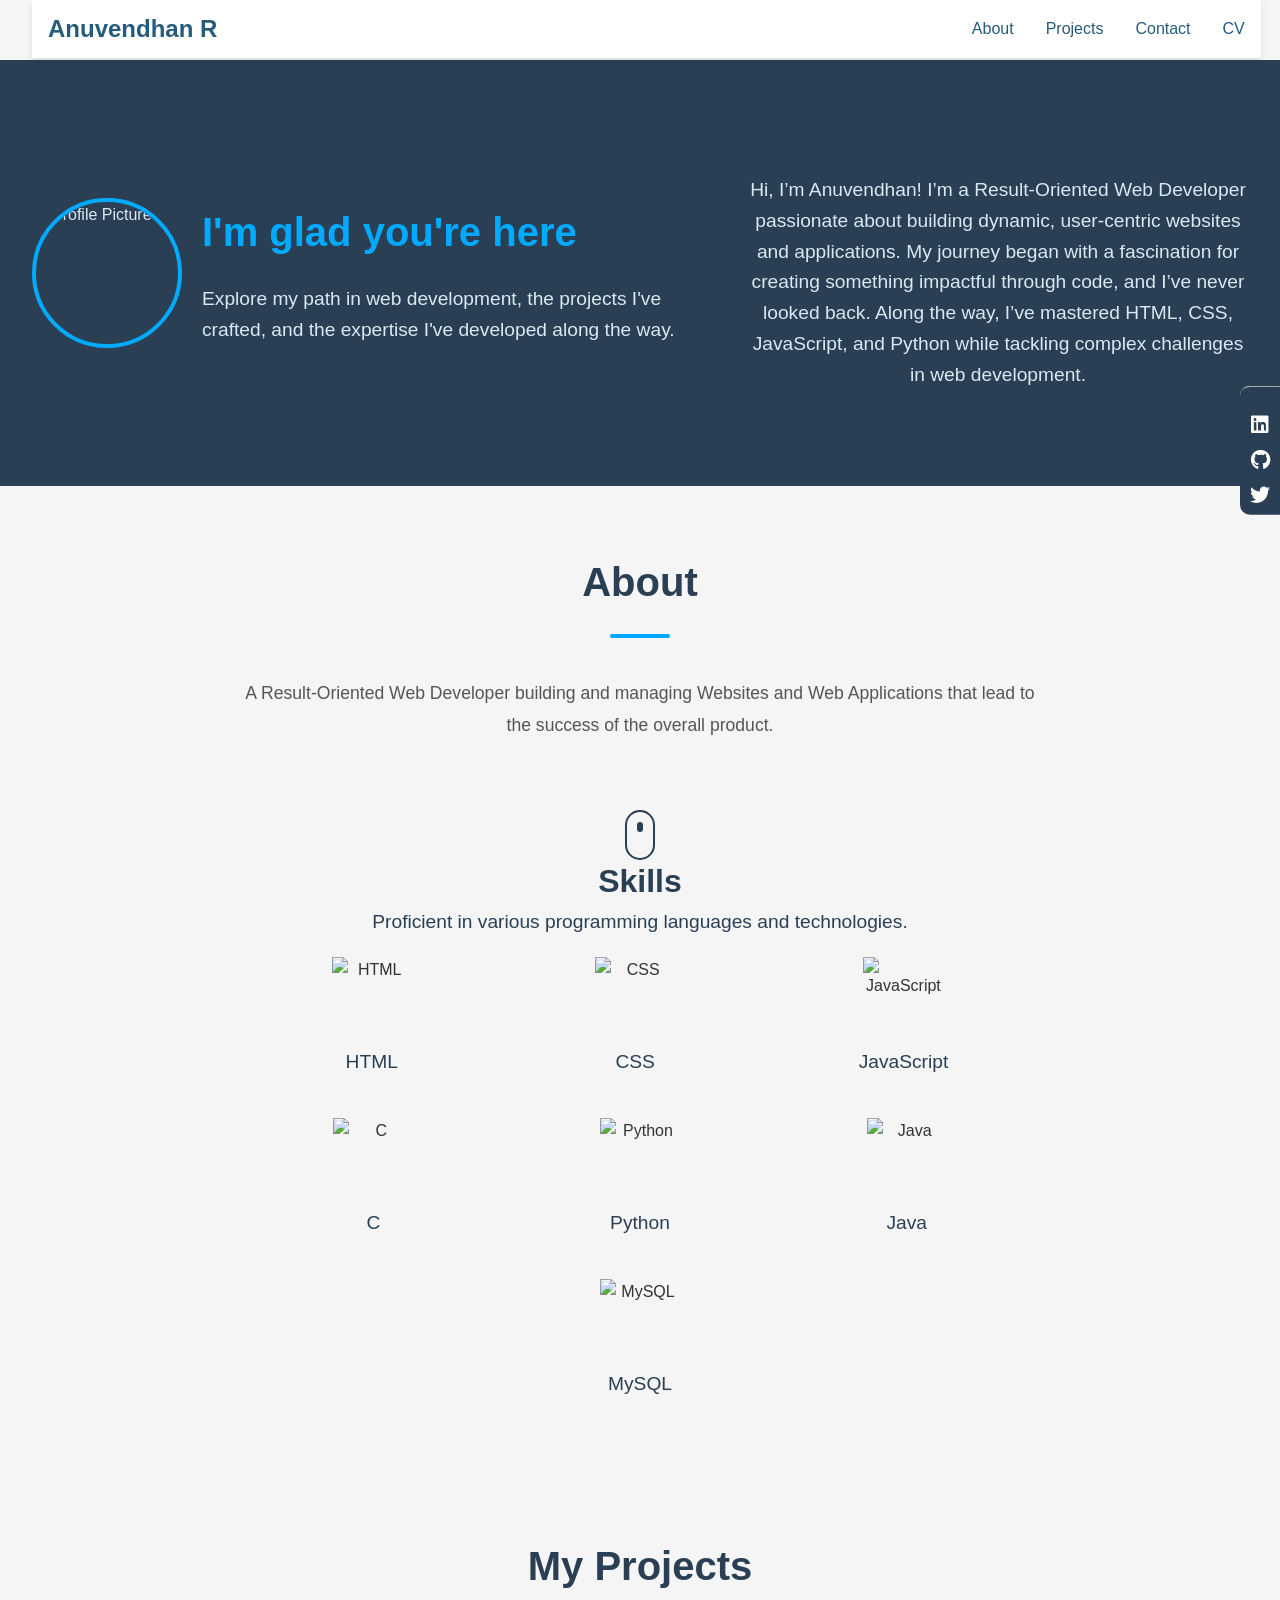
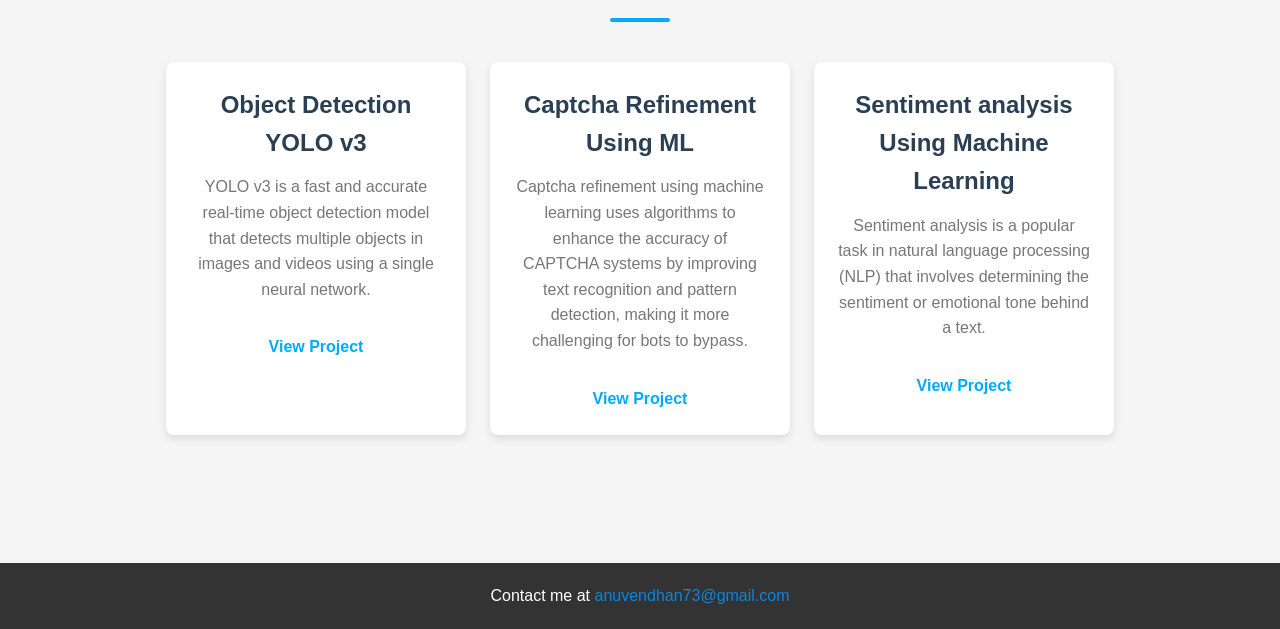
==== portfolio/index.html @ 7398964f "Add files via upload" ====
<!DOCTYPE html>
<html lang="en">
<head>
  <meta charset="UTF-8">
  <meta name="viewport" content="width=device-width, initial-scale=1.0">
  <title>Your Portfolio</title>
  <link href="https://cdnjs.cloudflare.com/ajax/libs/font-awesome/6.0.0-beta3/css/all.min.css" rel="stylesheet">
  <link rel="stylesheet" href="style.css">
</head>
<body>
  <!-- Hero Section with Profile Image -->
  <header class="hero">
    <img src="C:\Users\Lenovo\Downloads\dp.jpg" alt="Profile Picture">
    <div>
      <h1 id="decode-text">I'm glad you're here</h1> <!-- Added ID for decoding animation -->
      <p>Explore my path in web development, the projects I've crafted, and the expertise I've developed along the way.</p>
    </div>
    <!-- About Section on the right side of Hero -->
<div class="about-section">
  <p>
Hi, I’m Anuvendhan!
I’m a Result-Oriented Web Developer passionate about building dynamic, user-centric websites and applications. My journey began with a fascination for creating something impactful through code, and I’ve never looked back. Along the way, I’ve mastered HTML, CSS, JavaScript, and Python while tackling complex challenges in web development.
  </p>
</div>

     <!-- Navbar -->
    <nav>
        <div class="logo">Anuvendhan R</div>
        <ul>
          <li><a href="#about">About</a></li>
          <li><a href="#projects">Projects</a></li>
          <li><a href="#contact">Contact</a></li>
          <li><a href="https://drive.google.com/file/d/1vb6AtdtEzXiiwwfX_K_SQqMHjoP_aZIK/view?usp=sharing">CV</a></li>
        </ul>
    </nav>
  </header>

  <!-- About Section -->
  <section id="about" class="section">
    <h2>About</h2>
    <p>A Result-Oriented Web Developer building and managing Websites and Web Applications that lead to the success of the overall product.</p>
  </section>
  <!-- Skills Section with Logos -->
  <section id="skills-box">
    <header>
      <h2>Skills</h2>
      <p>Proficient in various programming languages and technologies.</p>
    </header>
    <div class="skills-grid">
      <div class="skills-row">
        <div class="skill">
          <img src="https://cdn.jsdelivr.net/gh/devicons/devicon/icons/html5/html5-original.svg" alt="HTML" />
          <p>HTML</p>
        </div>
        <div class="skill">
          <img src="https://cdn.jsdelivr.net/gh/devicons/devicon/icons/css3/css3-original.svg" alt="CSS" />
          <p>CSS</p>
        </div>
        <div class="skill">
          <img src="https://cdn.jsdelivr.net/gh/devicons/devicon/icons/javascript/javascript-original.svg" alt="JavaScript" />
          <p>JavaScript</p>
        </div>
      </div>
      <div class="skills-row">
        <div class="skill">
          <img src="https://cdn.jsdelivr.net/gh/devicons/devicon/icons/c/c-original.svg" alt="C" />
          <p>C</p>
        </div>
        <div class="skill">
          <img src="https://cdn.jsdelivr.net/gh/devicons/devicon/icons/python/python-original.svg" alt="Python" />
          <p>Python</p>
        </div>
        <div class="skill">
          <img src="https://cdn.jsdelivr.net/gh/devicons/devicon/icons/java/java-original.svg" alt="Java" />
          <p>Java</p>
        </div>
      </div>
      <div class="skills-row">
        <div class="skill">
          <img src="https://cdn.jsdelivr.net/gh/devicons/devicon/icons/mysql/mysql-original.svg" alt="MySQL" />
          <p>MySQL</p>
        </div>
      </div>
    </div>
  </section>
  <!-- Projects Section -->
  <section id="projects" class="section">
    <h2>My Projects</h2>
    <div class="projects-container">
      <!-- Project 1 -->
      <div class="project">
        <h3>Object Detection YOLO v3</h3>
        <p>
          YOLO v3 is a fast and accurate real-time object detection model that detects multiple objects in images and videos using a single neural network.</p>
        <a href="https://github.com/Anuvendhan34/Object-Detection-YOLO-v3" target="_blank">View Project</a>
      </div>
      <!-- Project 2 -->
      <div class="project">
        <h3>Captcha Refinement Using ML</h3>
        <p>Captcha refinement using machine learning uses algorithms to enhance the accuracy of CAPTCHA systems by improving text recognition and pattern detection, making it more challenging for bots to bypass.</p>
        <a href="https://link-to-project-two.com" target="_blank">View Project</a>
      </div>
      <!-- Project 3 -->
      <div class="project">
        <h3>Sentiment analysis Using Machine Learning</h3>
        <p>Sentiment analysis is a popular task in natural language processing (NLP) that involves determining the sentiment or emotional tone behind a text. </p>
        <a href="https://link-to-project-three.com" target="_blank">View Project</a>
      </div>
    </div>
  </section>

  <footer>
    <!-- Social Links in Footer Bar -->
    <div class="footer-bar">
      <div class="social-links">
        <a href="https://www.linkedin.com/in/anu-vendhan-a00466265/" target="_blank" class="fab fa-linkedin"></a>
        <a href="https://github.com/Anuvendhan34" target="_blank" class="fab fa-github"></a>
        <a href="https://x.com/AnuVendhan" target="_blank" class="fab fa-twitter"></a> <!-- Twitter Link -->
      </div>
    </div>
    <p>Contact me at <a href="mailto:anuvendhan73@gmail.com">anuvendhan73@gmail.com</a></p>
  </footer>
  

  <!-- Mouse Scroll Animation -->
  <div class="mouse">
    <div class="mouse-wheel"></div>
  </div>
  <script src="script.js"> </script>
  
</body>
</html>
---- portfolio/style.css ----
/* General Reset */
 * {
  margin: 0;
  padding: 0;
  box-sizing: border-box;
}

/* Body Styling */
body {
  font-family: 'Arial', sans-serif;
  line-height: 1.6;
  color: #333;
  background-color: #f5f5f5;
}

/* Navbar */
nav {

display: flex;
justify-content: space-between;
align-items: center; /* Corrected this line */
background-color: #ffffff;
color: #d9e9f2;

padding: 0.6em 1em;
position: fixed;
width: 96%; /* Changed to 100% to fill the full width */
top: 0;
box-shadow: 0 4px 6px rgba(0, 0, 0, 0.1);
z-index: 100;
}


nav .logo {
  font-size: 1.5em;
  font-weight: bold;
  color: #255c7b;
}

nav ul {
  list-style: none;
  display: flex;
  gap: 2em;
}

nav ul li a {
  color: #255c7b;
  text-decoration: none;
  transition: color 0.3s;
}

nav ul li a:hover {
  color: #00aaff;
}

/* Hero Section with Profile Image */
.hero {
background: #2a3f54;
color: #d9e9f2;
padding: 6em 2em;
margin-top: 60px;
display: flex;
align-items: center;
gap: 2em;
}

.hero h1 {
font-size: 2.5em;
margin-bottom: 0.5em;
font-weight: 700;
color: #00aaff;
white-space: nowrap;
overflow: hidden; /* Keep this to prevent text from flowing outside */
border-right: 0.15em solid #00aaff; /* Cursor effect */
width: 0;
animation: typing 3.5s steps(40, end) forwards, blink-caret 0.75s step-end infinite;
}

/* Typing animation */
@keyframes typing {
from { width: 0; }
to { width: 100%; }
}

/* Blinking cursor animation, stop after typing ends */
@keyframes blink-caret {
50% { border-color: transparent; }
100% { border-color: transparent; }
}

/* Add animation to remove the typing bar after typing */
.hero h1.typing-complete {
border-right: none; /* Remove the typing cursor once typing completes */
}
/* Add mouse animation */
.mouse {
  width: 30px;
  height: 50px;
  border: 2px solid #2a3f54;
  border-radius: 50px;
  position: absolute;
  bottom: 40px;
  left: 50%;
  transform: translateX(-50%);
}

.mouse-wheel {
  width: 6px;
  height: 10px;
  background-color: #2a3f54;
  border-radius: 50px;
  margin: 10px auto;
  animation: scroll 2s infinite;
}

@keyframes scroll {
  0% { opacity: 1; transform: translateY(0); }
  50% { opacity: 0; transform: translateY(10px); }
  100% { opacity: 1; transform: translateY(0); }
}


.hero h1 {
  font-size: 2.5em;
  margin-bottom: 0.5em;
  font-weight: 700;
  color: #00aaff;
}

.hero p {
  font-size: 1.2em;
  font-weight: 300;
  max-width: 500px;
}

.hero img {
  width: 150px;
  height: 150px;
  border-radius: 50%;
  object-fit: cover;
  border: 4px solid #00aaff;
}


/* Section Styling */
.section {
  padding: 4em 1em;
  max-width: 1000px;
  margin: 0 auto;
}

.section h2 {
  font-size: 2.5em;
  margin-bottom: 1em;
  text-align: center;
  color: #2a3f54;
  position: relative;
}

.section h2::after {
  content: '';
  width: 60px;
  height: 4px;
  background: #00aaff;
  display: block;
  margin: 0.5em auto;
  border-radius: 2px;
}

/* About Section */
#about p {
  font-size: 1.1em;
  line-height: 1.8;
  max-width: 800px;
  text-align: center;
  margin: 0 auto;
  color: #555;
}

/* Projects */
.projects-container {
  display: flex;
  flex-wrap: wrap;
  gap: 1.5em;
  justify-content: center;
}

.project {
  background: #ffffff;
  padding: 1.5em;
  border-radius: 8px;
  box-shadow: 0 4px 8px rgba(0, 0, 0, 0.1);
  text-align: center;
  transition: transform 0.3s, box-shadow 0.3s;
  max-width: 300px;
}

.project:hover {
  transform: translateY(-10px);
  box-shadow: 0 8px 16px rgba(0, 0, 0, 0.15);
}

.project h3 {
  font-size: 1.5em;
  color: #2a3f54;
  margin-bottom: 0.5em;
}

.project p {
  color: #777;
  font-size: 1em;
  margin-bottom: 1em;
}

.project a {
  display: inline-block;
  margin-top: 1em;
  color: #00aaff;
  text-decoration: none;
  font-weight: bold;
  transition: color 0.3s;
}

.project a:hover {
  color: #2a3f54;
}

/* Contact Form */
form {
  display: flex;
  flex-direction: column;
  gap: 1em;
  max-width: 600px;
  margin: 0 auto;
}

form input, form textarea {
  padding: 1em;
  border: 1px solid #ccc;
  border-radius: 8px;
  font-size: 1em;
  background-color: #f5f5f5;
  transition: border-color 0.3s;
}

form input:focus, form textarea:focus {
  border-color: #00aaff;
}

form button {
  background: #2a3f54;
  color: #fff;
  border: none;
  padding: 1em;
  font-size: 1em;
  font-weight: bold;
  cursor: pointer;
  border-radius: 8px;
  transition: background 0.3s;
}

form button:hover {
  background: #00aaff;
}
/* Footer */
footer {
  background: #2a3f54;
  color: #d9e9f2;
  text-align: center;
  padding: 1em;
  font-size: 1em;
  margin-top: 4em;
}

footer p { 
  font-size: 1em; 
}

footer a { 
  color: #0a86de; 
  text-decoration: none; 
}

/* Social Media Links */
.social-links {
  display: flex;
  justify-content: flex-end;
  gap: 1.5em;
  margin-top: 1em;
}

.social-links a {
  color: #2a3f54;
  font-size: 2em;
  transition: color 0.3s;
}

.social-links a:hover {
  color: #00aaff;
}

/* Social Bar Styling */
.footer-bar {
  background-color: #ffffff;
  padding: 1em 2em;
  color: #2a3f54;
  font-size: 1.1em;
  font-weight: bold;
  text-align: right;
  border-top: 1px solid #ccc;
}

.footer-bar p {
  margin-bottom: 1em;
}
/* Footer styling */
footer {
padding: 20px;
background-color: #333;
color: #fff;
text-align: center;
}

.footer-bar {
position: fixed;         /* Keeps the bar fixed on the right side */
top: 50%;                /* Centers the bar vertically */
right: 0;                /* Aligns to the right edge of the screen */
transform: translateY(-50%); /* Adjusts for exact centering */
padding: 10px;
border-radius: 10px 0 0 10px;
background-color: #2a3f54;  /* Blue background for the bar */
z-index: 1000;
}

.social-links {
display: flex;
flex-direction: column; /* Stack icons vertically */
gap: 15px;
align-items: center;
}

.social-links a {
color: white;         /* White color for icons */
font-size: 20px;
text-decoration: none;
transition: color 0.3s;
}

.social-links a:hover {
color: #2a3f54; /* Change icon color on hover to a lighter blue */
}
/* Hero Section - Animated Text */
.hero p {
font-size: 1.2em;
font-weight: 300;
max-width: 500px;
margin-top: 1em;
color: #d9e9f2;
animation: slideIn 3s ease-out forwards;
opacity: 0;
}

/* Sliding animation for the text */
@keyframes slideIn {
0% {
  transform: translateY(30px);
  opacity: 0;
}
100% {
  transform: translateY(0);
  opacity: 1;
}
}
/* Counter Styling */
.counter-display {
top: 50%;
right: 20px;
transform: translateY(-50%);
font-size: 2em;
color: #333; /* Adjust color to your theme */
font-weight: bold;
background-color: #f0f0f0;
padding: 10px 15px;
border-radius: 10px;
z-index: 1000;
transition: opacity 0.5s ease-out;
opacity: 1;
}
.portfolio-content {
  opacity: 0;
  transform: scale(0.9);
  transition: opacity 0.6s ease, transform 0.6s ease;
}

.portfolio-content.active {
  opacity: 1;
  transform: scale(1);
}
/*Skills section */
#skills-box {
    text-align: center;
    margin: 50px 0;
  }
  #skills-box h2 {
    color: #2a3f54;
    font-size: 2em;
  }
  #skills-box p {
    font-size: 1.2em;
    color: #2a3f54;
    margin-bottom: 20px;
  }
  
  /* Skills Grid */
  .skills-grid {
    display: flex;
    flex-direction: column;
    gap: 20px;
    align-items: center;
  }
  
  /* Row Styling */
  .skills-row {
    display: flex;
    justify-content: space-around;
    width: 80%;
    max-width: 800px;
  }
  
  /* Skill Item */
  .skill {
    display: flex;
    flex-direction: column;
    align-items: center;
    transition: transform 0.3s ease;
  }
  .skill img {
    width: 80px;
    height: 80px;
    margin-bottom: 10px;
  }
  .skill p {
    font-size: 1em;
    color: #2a3f54;
  }
  .skill:hover {
    transform: scale(1.1);
  }
/* Styling for About Section next to Hero */
.hero {
  display: flex;
  align-items: center;
  gap: 20px;
}

.about-section {
  max-width: 600px;
  margin-left: auto;
  text-align: center;
}

.about-section h2 {
  font-size: 1.5em;
  margin-bottom: 10px;
}

.about-section p {
  line-height: 1.6;
}
/* effect */
.tab{
  position: fixed;
  inset: 0 0 0 0;
  z-index: 1;
}
#intro{
  z-index: 2;
}

.tab.active{
  --x: 50%;
  --y: 50%;
  clip-path: circle(
      200% at var(--x) var(--y)
  );
  animation: showTab 1s ease-in-out 1;
}
@keyframes showTab{
  from{
      clip-path: circle(
          0% at var(--x) var(--y)
      );
  }
}
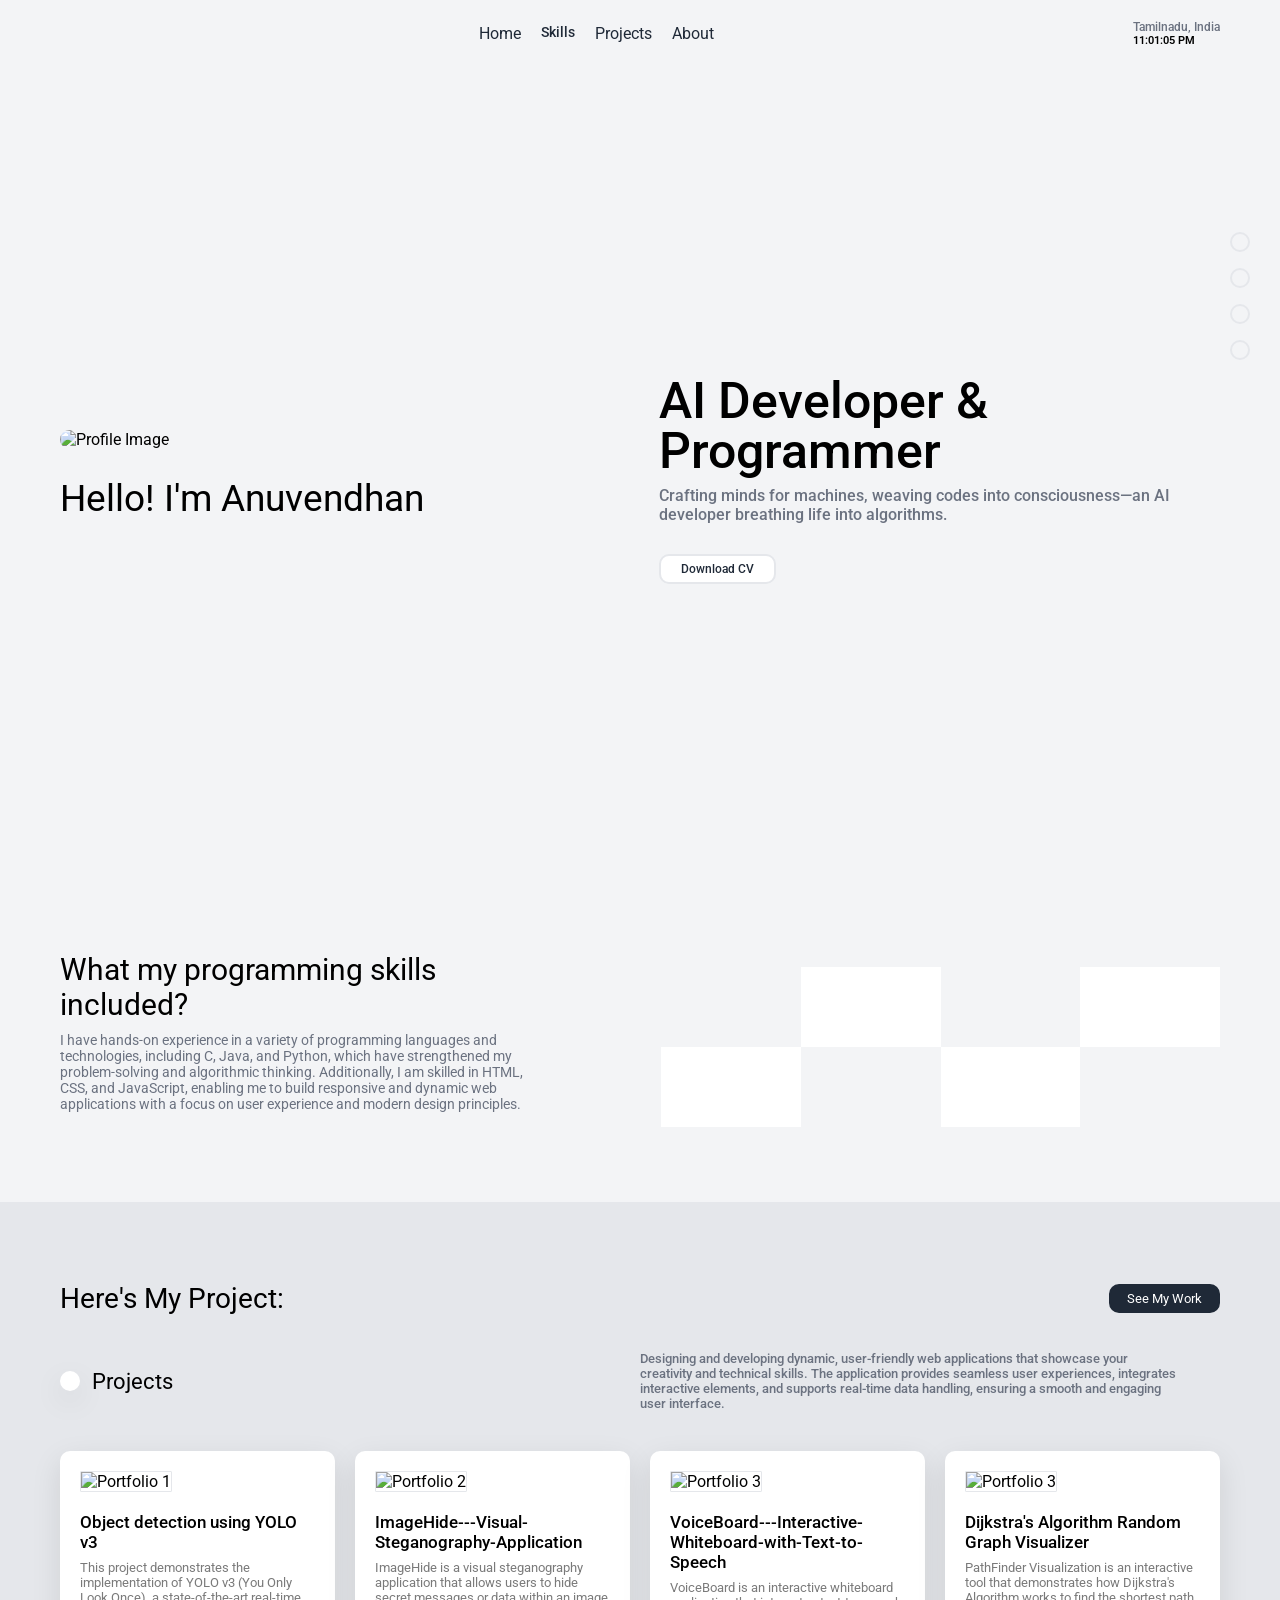
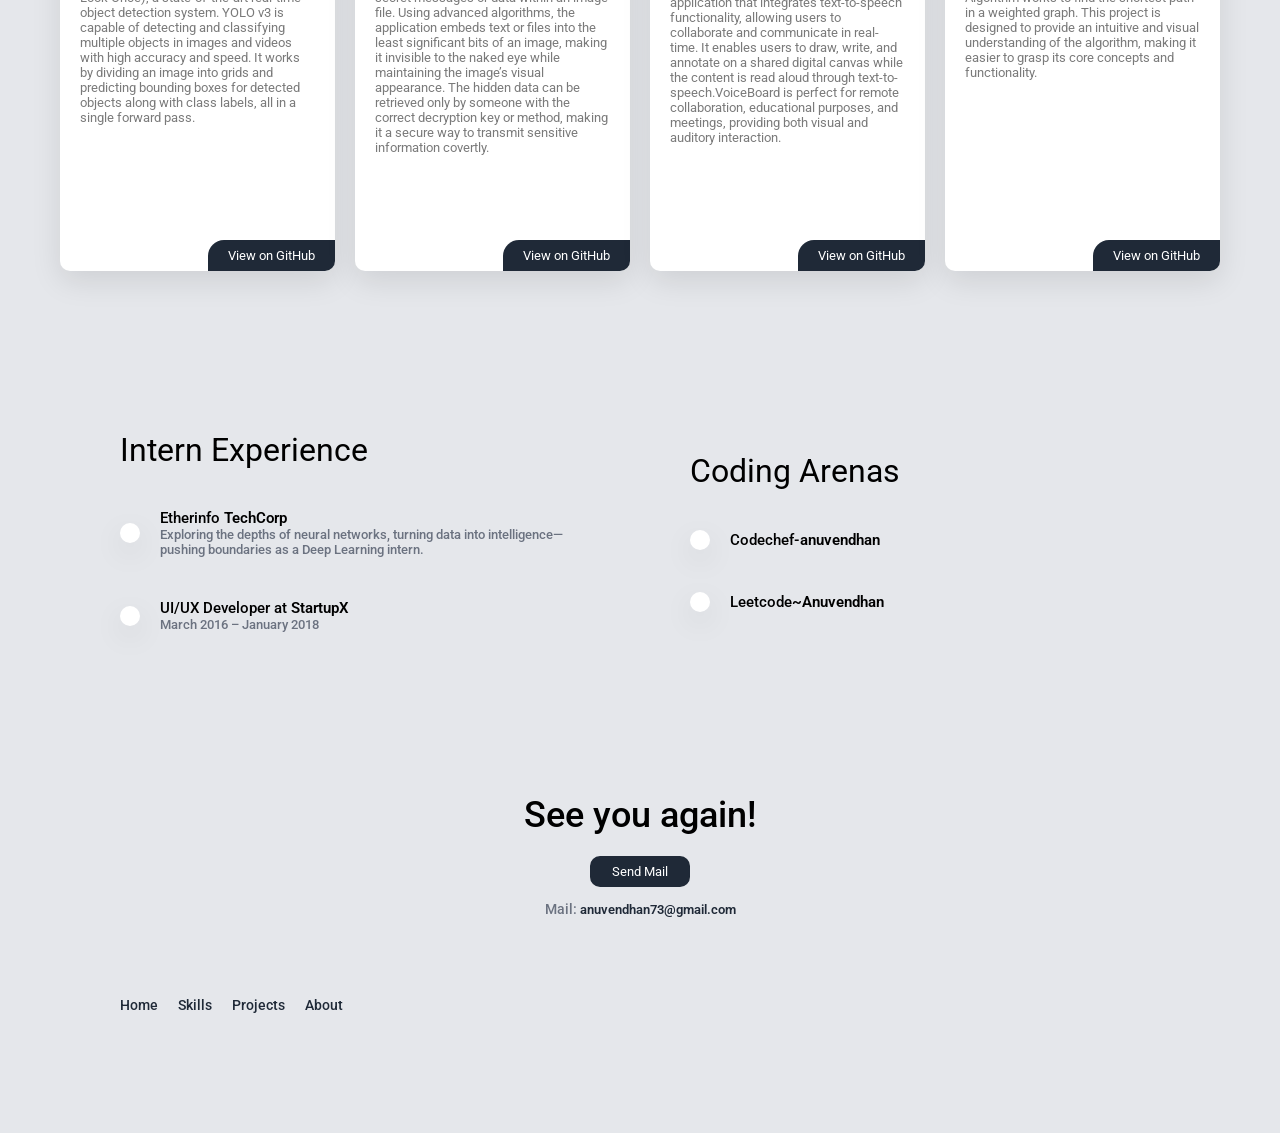
==== commit 7aff08f5: "Add files via upload" ====
--- a/portfolio/index.html
+++ b/portfolio/index.html
@@ -1,132 +1,235 @@
 <!DOCTYPE html>
 <html lang="en">
+
 <head>
-  <meta charset="UTF-8">
-  <meta name="viewport" content="width=device-width, initial-scale=1.0">
-  <title>Your Portfolio</title>
-  <link href="https://cdnjs.cloudflare.com/ajax/libs/font-awesome/6.0.0-beta3/css/all.min.css" rel="stylesheet">
-  <link rel="stylesheet" href="style.css">
+    <meta charset="UTF-8">
+    <meta name="viewport" content="width=device-width, initial-scale=1.0">
+    <link rel="stylesheet" href="https://cdnjs.cloudflare.com/ajax/libs/remixicon/4.2.0/remixicon.min.css">
+    <link rel="stylesheet" href="https://cdn.jsdelivr.net/gh/devicons/devicon@latest/devicon.min.css">
+    <link rel="stylesheet" href="style.css">
+    <title>Personal Portfolio #09 | AsmrProg</title>
 </head>
 <body>
-  <!-- Hero Section with Profile Image -->
-  <header class="hero">
-    <img src="C:\Users\Lenovo\Downloads\dp.jpg" alt="Profile Picture">
-    <div>
-      <h1 id="decode-text">I'm glad you're here</h1> <!-- Added ID for decoding animation -->
-      <p>Explore my path in web development, the projects I've crafted, and the expertise I've developed along the way.</p>
-    </div>
-    <!-- About Section on the right side of Hero -->
-<div class="about-section">
-  <p>
-Hi, I’m Anuvendhan!
-I’m a Result-Oriented Web Developer passionate about building dynamic, user-centric websites and applications. My journey began with a fascination for creating something impactful through code, and I’ve never looked back. Along the way, I’ve mastered HTML, CSS, JavaScript, and Python while tackling complex challenges in web development.
-  </p>
-</div>
-
-     <!-- Navbar -->
-    <nav>
-        <div class="logo">Anuvendhan R</div>
-        <ul>
-          <li><a href="#about">About</a></li>
-          <li><a href="#projects">Projects</a></li>
-          <li><a href="#contact">Contact</a></li>
-          <li><a href="https://drive.google.com/file/d/1vb6AtdtEzXiiwwfX_K_SQqMHjoP_aZIK/view?usp=sharing">CV</a></li>
-        </ul>
+
+    <nav class="navbar">
+
+        <a href="#" class="navbar__logo"><i class="ri-code-s-slash-line"></i></a>
+
+        <div class="navbar__menu">
+            <a href="#hero">Home</a>
+            <a href="#skills" class="navbar__link">Skills</a>
+            <a href="#showcase">Projects</a>
+            <a href="#career" class="career__jobs">About</a>
+        </div>
+
+        <div class="navbar__actions">
+            <div class="navbar__location">
+                <h5>Tamilnadu, India</h5>
+                <p id="time"></p>
+                <script>
+                    function updateTime() {
+                        const now = new Date();
+                        const options = { hour: '2-digit', minute: '2-digit', second: '2-digit', hour12: true };
+                        const timeString = now.toLocaleTimeString('en-US', options);
+                        document.getElementById('time').textContent = timeString;
+                    }
+                    // Update time immediately and every second
+                    updateTime();
+                    setInterval(updateTime, 1000);
+                </script>
+            </div>
+        </div>
+
     </nav>
-  </header>
-
-  <!-- About Section -->
-  <section id="about" class="section">
-    <h2>About</h2>
-    <p>A Result-Oriented Web Developer building and managing Websites and Web Applications that lead to the success of the overall product.</p>
-  </section>
-  <!-- Skills Section with Logos -->
-  <section id="skills-box">
-    <header>
-      <h2>Skills</h2>
-      <p>Proficient in various programming languages and technologies.</p>
-    </header>
-    <div class="skills-grid">
-      <div class="skills-row">
-        <div class="skill">
-          <img src="https://cdn.jsdelivr.net/gh/devicons/devicon/icons/html5/html5-original.svg" alt="HTML" />
-          <p>HTML</p>
-        </div>
-        <div class="skill">
-          <img src="https://cdn.jsdelivr.net/gh/devicons/devicon/icons/css3/css3-original.svg" alt="CSS" />
-          <p>CSS</p>
-        </div>
-        <div class="skill">
-          <img src="https://cdn.jsdelivr.net/gh/devicons/devicon/icons/javascript/javascript-original.svg" alt="JavaScript" />
-          <p>JavaScript</p>
+
+    <section id="hero" class="hero">
+        <div class="hero__content">
+            <img src="D:\Oreeyyy\IMG_20241130_151526_802.webp" alt="Profile Image" class="hero__image">
+            <h2>Hello! I'm Anuvendhan</h2>
+        </div>
+        <div class="hero__intro">
+            <h3>AI Developer & Programmer</h3>
+            <p>Crafting minds for machines, weaving codes into consciousness—an AI developer breathing life into algorithms.</p>
+            <div class="hero__actions">
+                <a href="https://drive.google.com/file/d/12FV9Cv6u2X7zUKpIZWQEtyeIBaOhhgVZ/view?usp=sharing" target="_blank">
+                    <button class="btn btn--secondary">Download CV</button>
+                </a>
+            </div>
+        </div>
+        <div class="hero__socials">
+            <a href="https://www.instagram.com/anuwendhan/?next=%2F" target="_blank"><i class="ri-instagram-line"></i></a>
+            <a href="https://github.com/Anuvendhan34" target="_blank"><i class="ri-github-line"></i></a>
+            <a href="https://x.com/AnuVendhan" target="_blank"><i class="ri-twitter-line"></i></a>
+            <a href="https://www.linkedin.com/in/anu-vendhan-a00466265/" target="_blank"><i class="ri-linkedin-box-line"></i></a>
+        </div>
+    </section>
+
+    <section id="skills" class="skills">
+        <div class="skills__desc">
+            <h3>What my programming skills included?</h3>
+            <p>I have hands-on experience in a variety of programming languages and technologies, including C, Java, and Python,
+                 which have strengthened my problem-solving and algorithmic thinking. Additionally, I am skilled in HTML, CSS, and 
+                 JavaScript, enabling me to build responsive and dynamic web applications with a focus on user experience and modern design principles.</p>
         </div>
       </div>
-      <div class="skills-row">
-        <div class="skill">
-          <img src="https://cdn.jsdelivr.net/gh/devicons/devicon/icons/c/c-original.svg" alt="C" />
-          <p>C</p>
-        </div>
-        <div class="skill">
-          <img src="https://cdn.jsdelivr.net/gh/devicons/devicon/icons/python/python-original.svg" alt="Python" />
-          <p>Python</p>
-        </div>
-        <div class="skill">
-          <img src="https://cdn.jsdelivr.net/gh/devicons/devicon/icons/java/java-original.svg" alt="Java" />
-          <p>Java</p>
-        </div>
+
+      <div class="skills__stats">
+          <i class="devicon-c-plain"></i>
+          <div class="skill__info">
+              <i class="devicon-cplusplus-plain"></i>
+          </div>
+          <i class="devicon-python-plain"></i>
+          <div class="skill__info">
+              <i class="devicon-java-plain"></i>
+          </div>
+          <div class="skill__info">
+              <i class="devicon-html5-plain"></i>
+          </div>
+          <i class="devicon-css3-plain"></i>
+          <div class="skill__info">
+              <i class="devicon-javascript-plain"></i>
+          </div>
+          <i class="devicon-php-plain"></i>
       </div>
-      <div class="skills-row">
-        <div class="skill">
-          <img src="https://cdn.jsdelivr.net/gh/devicons/devicon/icons/mysql/mysql-original.svg" alt="MySQL" />
-          <p>MySQL</p>
-        </div>
+    </section>
+
+    <section id="showcase" class="showcase">
+      <div class="showcase__header">
+          <h3>Here's My Project:</h3>
+          <button class="btn">See My Work</button>
       </div>
-    </div>
-  </section>
-  <!-- Projects Section -->
-  <section id="projects" class="section">
-    <h2>My Projects</h2>
-    <div class="projects-container">
-      <!-- Project 1 -->
-      <div class="project">
-        <h3>Object Detection YOLO v3</h3>
-        <p>
-          YOLO v3 is a fast and accurate real-time object detection model that detects multiple objects in images and videos using a single neural network.</p>
-        <a href="https://github.com/Anuvendhan34/Object-Detection-YOLO-v3" target="_blank">View Project</a>
-      </div>
-      <!-- Project 2 -->
-      <div class="project">
-        <h3>Captcha Refinement Using ML</h3>
-        <p>Captcha refinement using machine learning uses algorithms to enhance the accuracy of CAPTCHA systems by improving text recognition and pattern detection, making it more challenging for bots to bypass.</p>
-        <a href="https://link-to-project-two.com" target="_blank">View Project</a>
-      </div>
-      <!-- Project 3 -->
-      <div class="project">
-        <h3>Sentiment analysis Using Machine Learning</h3>
-        <p>Sentiment analysis is a popular task in natural language processing (NLP) that involves determining the sentiment or emotional tone behind a text. </p>
-        <a href="https://link-to-project-three.com" target="_blank">View Project</a>
-      </div>
-    </div>
-  </section>
-
-  <footer>
-    <!-- Social Links in Footer Bar -->
-    <div class="footer-bar">
-      <div class="social-links">
-        <a href="https://www.linkedin.com/in/anu-vendhan-a00466265/" target="_blank" class="fab fa-linkedin"></a>
-        <a href="https://github.com/Anuvendhan34" target="_blank" class="fab fa-github"></a>
-        <a href="https://x.com/AnuVendhan" target="_blank" class="fab fa-twitter"></a> <!-- Twitter Link -->
-      </div>
-    </div>
-    <p>Contact me at <a href="mailto:anuvendhan73@gmail.com">anuvendhan73@gmail.com</a></p>
-  </footer>
-  
-
-  <!-- Mouse Scroll Animation -->
-  <div class="mouse">
-    <div class="mouse-wheel"></div>
-  </div>
-  <script src="script.js"> </script>
-  
+
+      <div class="showcase_categories">
+          <section class="category">
+              <div class="category__header">
+                  <div class="category__title">
+                      <i class="ri-macbook-line"></i>
+                      <h4>Projects</h4>
+                  </div>
+                  <div class="category__desc">
+                      <p>Designing and developing dynamic, user-friendly web applications that showcase your creativity and technical skills. 
+                      The application provides seamless user experiences, integrates interactive elements, and supports real-time data handling, 
+                      ensuring a smooth and engaging user interface.</p>
+                      <a href="#"><i class="ri-share-circle-line"></i></a>
+                  </div>
+              </div>
+
+              <div class="category__projects">
+                  <div class="project-card">
+                      <img src="C:\Users\Lenovo\Downloads\object detection.jpg" alt="Portfolio 1" class="project-card__image">
+                      <div class="project-card__info">
+                          <h5>Object detection using YOLO v3</h5>
+                          <!-- Wrap the button inside the anchor tag properly -->
+                          <a href="https://github.com/Anuvendhan34/Object-Detection-YOLO-v3" target="_blank">
+                              <button class="btn">View on GitHub</button>
+                          </a>
+                      </div>
+                      <p class="project-card__desc">
+                          This project demonstrates the implementation of YOLO v3 (You Only Look Once), a state-of-the-art real-time object detection system. YOLO v3 is capable 
+                          of detecting and classifying multiple objects in images and videos with high accuracy and speed. It works by dividing an image into grids and 
+                          predicting bounding boxes for detected objects along with class labels, all in a single forward pass.
+                      </p>
+
+                  </div>
+                  <div class="project-card">
+                      <img src="C:\Users\Lenovo\Downloads\Encryption.jpg" alt="Portfolio 2" class="project-card__image">
+                      <div class="project-card__info">
+                          <h5>ImageHide---Visual-Steganography-Application</h5>
+                          <a href="https://github.com/Anuvendhan34/ImageHide---Visual-Steganography-Application" target="_blank">
+                              <button class="btn">View on GitHub</button>
+                          </a>
+                      </div>
+                      <p class="project-card__desc">ImageHide is a visual steganography application that allows users to hide secret messages or data within an image file.
+                           Using advanced algorithms, the application embeds text or files into the least significant bits of an image, making it invisible to the naked eye 
+                           while maintaining the image’s visual appearance. The hidden data can be retrieved only by someone with the correct decryption key or method, making 
+                           it a secure way to transmit sensitive information covertly.</p>
+                  </div>
+                  <div class="project-card">
+                      <img src="C:\Users\Lenovo\Downloads\tldraw.png" alt="Portfolio 3" class="project-card__image">
+                      <div class="project-card__info">
+                      <h5>VoiceBoard---Interactive-Whiteboard-with-Text-to-Speech</h5>
+                      <a href="https://github.com/Anuvendhan34/VoiceBoard---Interactive-Whiteboard-with-Text-to-Speech" target="_blank">
+                          <button class="btn">View on GitHub</button>
+                      </a>
+                      </div>
+                      <p class="project-card__desc">VoiceBoard is an interactive whiteboard application that integrates text-to-speech functionality, allowing users to collaborate and communicate in real-time.
+                           It enables users to draw, write, and annotate on a shared digital canvas while the content is read aloud through text-to-speech.VoiceBoard is perfect for remote collaboration,
+                            educational purposes, and meetings, providing both visual and auditory interaction.</p>
+                  </div>
+                  <div class="project-card">
+                      <img src="C:\Users\Lenovo\Downloads\dijkstra algo" alt="Portfolio 3" class="project-card__image">
+                      <div class="project-card__info">
+                      <h5>Dijkstra's Algorithm Random Graph Visualizer</h5>
+                      <a href="https://github.com/Anuvendhan34/PathFinder-Visualization-for-Finding-the-Shortest-Path-Using-Dijkstra-s-Algorithm" target="_blank">
+                          <button class="btn">View on GitHub</button>
+                      </a>
+                      </div>
+                      <p class="project-card__desc">PathFinder Visualization is an interactive tool that demonstrates how Dijkstra's Algorithm works to find the shortest path in a weighted graph. 
+                        This project is designed to provide an intuitive and visual understanding of the algorithm, making it easier to grasp its core concepts and functionality.</p>
+                  </div>
+              </div>
+
+          </section>
+
+          <section id="career" class="career">
+            <div class="career__jobs">
+                <h3>Intern Experience</h3>
+                <div class="job">
+                    <i class="ri-robot-line"></i>
+                    <div class="job__info">
+                        <h5>Etherinfo <span>TechCorp</span></h5>
+                        <p>Exploring the depths of neural networks, turning data into intelligence—pushing boundaries as a Deep Learning intern.</p>
+                    </div>
+                </div>
+                <div class="job">
+                    <i class="ri-paint-brush-line"></i>
+                    <div class="job__info">
+                        <h5>UI/UX Developer at <span>StartupX</span></h5>
+                        <p>March 2016 – January 2018</p>
+                    </div>
+                </div>
+            </div>
+    
+            <div class="career__awards">
+                <h3>Coding Arenas</h3>
+                <div class="award">
+                    <div>
+                        <i class="ri-code-fill"></i>
+                        <div class="award__info">
+                            <h5>Codechef<span>-anuvendhan</span></h5>
+                        </div>
+                    </div>
+                    <a href="https://www.codechef.com/users/anuvendhan"><i class="ri-external-link-line"></i></a>
+                </div>
+                <div class="award">
+                    <div>
+                        <i class="ri-code-line"></i>
+                        <div class="award__info">
+                            <h5>Leetcode<span>~Anuvendhan</span></h5>
+                        </div>
+                    </div>
+                    <a href="https://leetcode.com/u/pzfa3ZWE0n/"><i class="ri-external-link-line"></i></a>
+                </div>
+            </div>
+    
+        </section>
+    
+
+    <section class="contact">
+        <h2>See you again!</h2>
+        <button class="btn">Send Mail</button>
+        <p>Mail: <span>anuvendhan73@gmail.com</span></p>
+    </section>
+
+    <footer class="footer">
+        <div class="footer__links">
+            <a href="#hero">Home</a>
+            <a href="#skills">Skills</a>
+            <a href="#showcase">Projects</a>
+            <a href="#about">About</a>
+        </div>
+    </footer>
+
 </body>
+
 </html>
--- a/portfolio/style.css
+++ b/portfolio/style.css
@@ -1,494 +1,724 @@
- /* General Reset */
- * {
-  margin: 0;
-  padding: 0;
-  box-sizing: border-box;
-}
-
-/* Body Styling */
-body {
-  font-family: 'Arial', sans-serif;
-  line-height: 1.6;
-  color: #333;
-  background-color: #f5f5f5;
-}
-
-/* Navbar */
-nav {
-
-display: flex;
-justify-content: space-between;
-align-items: center; /* Corrected this line */
-background-color: #ffffff;
-color: #d9e9f2;
-
-padding: 0.6em 1em;
-position: fixed;
-width: 96%; /* Changed to 100% to fill the full width */
-top: 0;
-box-shadow: 0 4px 6px rgba(0, 0, 0, 0.1);
-z-index: 100;
-}
-
-
-nav .logo {
-  font-size: 1.5em;
-  font-weight: bold;
-  color: #255c7b;
-}
-
-nav ul {
-  list-style: none;
-  display: flex;
-  gap: 2em;
-}
-
-nav ul li a {
-  color: #255c7b;
-  text-decoration: none;
-  transition: color 0.3s;
-}
-
-nav ul li a:hover {
-  color: #00aaff;
-}
-
-/* Hero Section with Profile Image */
-.hero {
-background: #2a3f54;
-color: #d9e9f2;
-padding: 6em 2em;
-margin-top: 60px;
-display: flex;
-align-items: center;
-gap: 2em;
-}
-
-.hero h1 {
-font-size: 2.5em;
-margin-bottom: 0.5em;
-font-weight: 700;
-color: #00aaff;
-white-space: nowrap;
-overflow: hidden; /* Keep this to prevent text from flowing outside */
-border-right: 0.15em solid #00aaff; /* Cursor effect */
-width: 0;
-animation: typing 3.5s steps(40, end) forwards, blink-caret 0.75s step-end infinite;
-}
-
-/* Typing animation */
-@keyframes typing {
-from { width: 0; }
-to { width: 100%; }
-}
-
-/* Blinking cursor animation, stop after typing ends */
-@keyframes blink-caret {
-50% { border-color: transparent; }
-100% { border-color: transparent; }
-}
-
-/* Add animation to remove the typing bar after typing */
-.hero h1.typing-complete {
-border-right: none; /* Remove the typing cursor once typing completes */
-}
-/* Add mouse animation */
-.mouse {
-  width: 30px;
-  height: 50px;
-  border: 2px solid #2a3f54;
-  border-radius: 50px;
-  position: absolute;
-  bottom: 40px;
-  left: 50%;
-  transform: translateX(-50%);
-}
-
-.mouse-wheel {
-  width: 6px;
-  height: 10px;
-  background-color: #2a3f54;
-  border-radius: 50px;
-  margin: 10px auto;
-  animation: scroll 2s infinite;
-}
-
-@keyframes scroll {
-  0% { opacity: 1; transform: translateY(0); }
-  50% { opacity: 0; transform: translateY(10px); }
-  100% { opacity: 1; transform: translateY(0); }
-}
-
-
-.hero h1 {
-  font-size: 2.5em;
-  margin-bottom: 0.5em;
-  font-weight: 700;
-  color: #00aaff;
-}
-
-.hero p {
-  font-size: 1.2em;
-  font-weight: 300;
-  max-width: 500px;
-}
-
-.hero img {
-  width: 150px;
-  height: 150px;
-  border-radius: 50%;
-  object-fit: cover;
-  border: 4px solid #00aaff;
-}
-
-
-/* Section Styling */
-.section {
-  padding: 4em 1em;
-  max-width: 1000px;
-  margin: 0 auto;
-}
-
-.section h2 {
-  font-size: 2.5em;
-  margin-bottom: 1em;
-  text-align: center;
-  color: #2a3f54;
-  position: relative;
-}
-
-.section h2::after {
-  content: '';
-  width: 60px;
-  height: 4px;
-  background: #00aaff;
-  display: block;
-  margin: 0.5em auto;
-  border-radius: 2px;
-}
-
-/* About Section */
-#about p {
-  font-size: 1.1em;
-  line-height: 1.8;
-  max-width: 800px;
-  text-align: center;
-  margin: 0 auto;
-  color: #555;
-}
-
-/* Projects */
-.projects-container {
-  display: flex;
-  flex-wrap: wrap;
-  gap: 1.5em;
-  justify-content: center;
-}
-
-.project {
-  background: #ffffff;
-  padding: 1.5em;
-  border-radius: 8px;
-  box-shadow: 0 4px 8px rgba(0, 0, 0, 0.1);
-  text-align: center;
-  transition: transform 0.3s, box-shadow 0.3s;
-  max-width: 300px;
-}
-
-.project:hover {
-  transform: translateY(-10px);
-  box-shadow: 0 8px 16px rgba(0, 0, 0, 0.15);
-}
-
-.project h3 {
-  font-size: 1.5em;
-  color: #2a3f54;
-  margin-bottom: 0.5em;
-}
-
-.project p {
-  color: #777;
-  font-size: 1em;
-  margin-bottom: 1em;
-}
-
-.project a {
-  display: inline-block;
-  margin-top: 1em;
-  color: #00aaff;
-  text-decoration: none;
-  font-weight: bold;
-  transition: color 0.3s;
-}
-
-.project a:hover {
-  color: #2a3f54;
-}
-
-/* Contact Form */
-form {
-  display: flex;
-  flex-direction: column;
-  gap: 1em;
-  max-width: 600px;
-  margin: 0 auto;
-}
-
-form input, form textarea {
-  padding: 1em;
-  border: 1px solid #ccc;
-  border-radius: 8px;
-  font-size: 1em;
-  background-color: #f5f5f5;
-  transition: border-color 0.3s;
-}
-
-form input:focus, form textarea:focus {
-  border-color: #00aaff;
-}
-
-form button {
-  background: #2a3f54;
-  color: #fff;
-  border: none;
-  padding: 1em;
-  font-size: 1em;
-  font-weight: bold;
-  cursor: pointer;
-  border-radius: 8px;
-  transition: background 0.3s;
-}
-
-form button:hover {
-  background: #00aaff;
-}
-/* Footer */
-footer {
-  background: #2a3f54;
-  color: #d9e9f2;
-  text-align: center;
-  padding: 1em;
-  font-size: 1em;
-  margin-top: 4em;
-}
-
-footer p { 
-  font-size: 1em; 
-}
-
-footer a { 
-  color: #0a86de; 
-  text-decoration: none; 
-}
-
-/* Social Media Links */
-.social-links {
-  display: flex;
-  justify-content: flex-end;
-  gap: 1.5em;
-  margin-top: 1em;
-}
-
-.social-links a {
-  color: #2a3f54;
-  font-size: 2em;
-  transition: color 0.3s;
-}
-
-.social-links a:hover {
-  color: #00aaff;
-}
-
-/* Social Bar Styling */
-.footer-bar {
-  background-color: #ffffff;
-  padding: 1em 2em;
-  color: #2a3f54;
-  font-size: 1.1em;
-  font-weight: bold;
-  text-align: right;
-  border-top: 1px solid #ccc;
-}
-
-.footer-bar p {
-  margin-bottom: 1em;
-}
-/* Footer styling */
-footer {
-padding: 20px;
-background-color: #333;
-color: #fff;
-text-align: center;
-}
-
-.footer-bar {
-position: fixed;         /* Keeps the bar fixed on the right side */
-top: 50%;                /* Centers the bar vertically */
-right: 0;                /* Aligns to the right edge of the screen */
-transform: translateY(-50%); /* Adjusts for exact centering */
-padding: 10px;
-border-radius: 10px 0 0 10px;
-background-color: #2a3f54;  /* Blue background for the bar */
-z-index: 1000;
-}
-
-.social-links {
-display: flex;
-flex-direction: column; /* Stack icons vertically */
-gap: 15px;
-align-items: center;
-}
-
-.social-links a {
-color: white;         /* White color for icons */
-font-size: 20px;
-text-decoration: none;
-transition: color 0.3s;
-}
-
-.social-links a:hover {
-color: #2a3f54; /* Change icon color on hover to a lighter blue */
-}
-/* Hero Section - Animated Text */
-.hero p {
-font-size: 1.2em;
-font-weight: 300;
-max-width: 500px;
-margin-top: 1em;
-color: #d9e9f2;
-animation: slideIn 3s ease-out forwards;
-opacity: 0;
-}
-
-/* Sliding animation for the text */
-@keyframes slideIn {
-0% {
-  transform: translateY(30px);
-  opacity: 0;
-}
-100% {
-  transform: translateY(0);
-  opacity: 1;
-}
-}
-/* Counter Styling */
-.counter-display {
-top: 50%;
-right: 20px;
-transform: translateY(-50%);
-font-size: 2em;
-color: #333; /* Adjust color to your theme */
-font-weight: bold;
-background-color: #f0f0f0;
-padding: 10px 15px;
-border-radius: 10px;
-z-index: 1000;
-transition: opacity 0.5s ease-out;
-opacity: 1;
-}
-.portfolio-content {
-  opacity: 0;
-  transform: scale(0.9);
-  transition: opacity 0.6s ease, transform 0.6s ease;
-}
-
-.portfolio-content.active {
-  opacity: 1;
-  transform: scale(1);
-}
-/*Skills section */
-#skills-box {
+@import url('https://fonts.googleapis.com/css2?family=Roboto:ital,wght@0,100;0,300;0,400;0,500;0,700;0,900;1,100;1,300;1,400;1,500;1,700;1,900&display=swap');
+
+*{
+    margin: 0;
+    padding: 0;
+    box-sizing: border-box;
+    font-family: "Roboto", sans-serif;
+}
+
+a{
+    text-decoration: none;
+    color: #1f2937;
+}
+
+img{
+    object-fit: cover;
+}
+
+body{
+    background: #f3f4f6;
+}
+
+.btn{
+    border: 2px solid #1f2937;
+    background: #1f2937;
+    color: #fff;
+    cursor: pointer;
+    border-radius: 10px;
+    transition: all 0.5s ease;
+}
+
+.btn:hover{
+    color: #1f2937;
+    background: #fff;
+    border-color: #e5e7eb;
+}
+
+.btn--secondary{
+    color: #1f2937;
+    background: #fff;
+    border: 2px solid #e5e7eb;
+}
+
+.btn--secondary:hover,
+.hero__socials a:hover{
+    border-color: #1f2937;
+    background: #1f2937;
+    color: #fff;
+}
+
+.navbar{
+    display: flex;
+    align-items: center;
+    justify-content: space-between;
+    padding: 20px 60px;
+}
+
+.navbar__logo{
+    display: flex;
+    align-items: center;
+    font-weight: 500;
+    gap: 10px;
+}
+
+.navbar__logo i{
+    font-size: 30px;
+}
+
+.navbar__menu,
+.footer__links{
+    display: flex;
+    gap: 20px;
+}
+
+.navbar__link,
+.footer__links a{
+    font-size: 14px;
+    font-weight: 500;
+    transition: all 0.5s ease;
+}
+
+.navbar__link:hover,
+.footer__links a:hover{
+    color: #000;
+}
+
+.navbar__actions{
+    display: flex;
+    align-items: center;
+    gap: 20px;
+}
+
+.navbar__location h5{
+    font-weight: 500;
+    color: #6b7280;
+    font-size: 12px;
+}
+
+.navbar__location p{
+    font-size: 11px;
+    font-weight: 600;
+}
+
+.navbar__actions .btn{
+    padding: 6px 10px;
+    font-size: 12px;
+    font-weight: 500;
+}
+
+.hero{
+    position: relative;
+    display: flex;
+    align-items: center;
+    justify-content: space-between;
+    padding: 100px 60px;
+    gap: 60px;
+    height: calc(100vh - 75px);
+}
+
+.hero__content,
+.hero__intro{
+    width: 100%;
+}
+
+.hero__image{
+    width: 665px;
+    height: 460px;
+    border-radius: 10px;
+}
+
+.hero__content h2{
+    font-size: 37px;
+    line-height: 60px;
+    font-weight: 400;
+    margin-top: 20px;
+    width: 70%;
+}
+
+.hero__intro{
+    padding-right: 40px;
+}
+
+.hero__intro h3{
+    font-weight: 500;
+    font-size: 50px;
+    line-height: 50px;
+    margin-bottom: 10px;
+}
+
+.hero__intro p{
+    color: #6b7280;
+    font-weight: 500;
+    margin-bottom: 30px;
+}
+
+.hero__actions,
+.skills__actions{
+    display: flex;
+    gap: 10px;
+}
+
+.hero__actions .btn,
+.skills__actions .btn{
+    padding: 6px 20px;
+    font-size: 12px;
+    font-weight: 500;
+}
+
+.hero__socials{
+    position: absolute;
+    display: flex;
+    flex-direction: column;
+    gap: 16px;
+    right: 30px;
+    top: 20%;
+}
+
+.hero__socials a{
+    display: flex;
+    align-items: center;
+    justify-content: center;
+    font-size: 40px;
+    border: 2px solid #e5e7eb;
+    padding: 8px;
+    border-radius: 50%;
+    transition: all 0.5s ease;
+}
+.hero__actions,
+.skills__actions{
+    display: flex;
+    gap: 10px;
+}
+
+.skills{
+    padding: 60px;
+    display: flex;
+    align-items: center;
+    gap: 40px;
+}
+
+.skills__desc,
+.skills__stats{
+    width: 50%;
+}
+
+.skills__desc{
+    padding-right: 80px;
+}
+
+.skills__desc h3{
+    font-size: 30px;
+    font-weight: 400;
+    margin-bottom: 10px;
+}
+
+.skills__desc p{
+    color: #6b7280;
+    font-size: 14px;
+    margin-bottom: 30px;
+}
+
+.skills__stats{
+    display: grid;
+    grid-template-columns: 1fr 1fr 1fr 1fr;
+}
+
+.skills__stats i{
+    font-size: 60px;
+    display: flex;
+    align-items: center;
+    justify-content: center;
+    padding: 20px 0;
+}
+
+.skill__info{
+    background: #ffffff;
+    display: flex;
+    flex-direction: column;
+    align-items: center;
+    justify-content: center;
+    padding: 20px;
+}
+
+.skill__info h5{
     text-align: center;
-    margin: 50px 0;
-  }
-  #skills-box h2 {
-    color: #2a3f54;
-    font-size: 2em;
-  }
-  #skills-box p {
-    font-size: 1.2em;
-    color: #2a3f54;
+    font-size: 24px;
+    font-weight: 600;
+    margin-bottom: 10px;
+}
+
+.skill__info p{
+    width: 50%;
+    text-align: center;
+    font-size: 14px;
+    color: #7a7a7a;
+    font-weight: 500;
+}
+
+.showcase{
+    padding: 80px 60px 100px;
+    background: #e5e7eb;
+}
+
+.showcase__header{
+    display: flex;
+    align-items: center;
+    justify-content: space-between;
+    margin-bottom: 36px;
+}
+
+.showcase__header h3{
+    font-size: 28px;
+    font-weight: 400;
+}
+
+.showcase__header .btn{
+    font-size: 13px;
+    padding: 5px 16px;
+    color: #fff;
+    background: #1f2937;
+    border-color: #1f2937;
+}
+
+.showcase_categories .category:first-child{
+    margin-bottom: 100px;
+}
+
+.category__header{
+    display: flex;
+    align-items: center;
+}
+
+.category__title,
+.category__desc{
+    width: 50%;
+    display: flex;
+    align-items: center;
+}
+
+.category__title{
+    gap: 12px;
+}
+
+.category__title h4{
+    font-size: 22px;
+    font-weight: 400;
+}
+
+.category__title i{
+    background: #fff;
+    display: flex;
+    align-items: center;
+    justify-content: center;
+    padding: 10px;
+    border-radius: 50%;
+    box-shadow: 0 10px 30px rgba(0, 0, 0, 0.1);
+}
+
+.category__desc{
+    gap: 40px;
+    justify-content: space-between;
+}
+
+.category__desc p{
+    font-size: 13px;
+    color: #6b7280;
+    font-weight: 500;
+}
+
+.category__desc a{
+    font-size: 22px;
+}
+
+.category__projects{
+    margin-top: 40px;
+    display: flex;
+    gap: 20px;
+}
+
+.project-card{
+    position: relative;
+    width: 25%;
+    height: 420px;
+    padding: 20px;
+    background: #fff;
+    border-radius: 10px;
+    box-shadow: 0 10px 30px rgba(0, 0, 0, 0.1);
+}
+
+.project-card__image{
+    width: 100%;
+    height: 150px;
+    border-radius: 1px;
+    object-position: top center;
+    border: 1px solid #e5e7eb;
     margin-bottom: 20px;
-  }
-  
-  /* Skills Grid */
-  .skills-grid {
+}
+
+.project-card__info{
+    display: flex;
+    align-items: center;
+    justify-content: space-between;
+    gap: 6px;
+    margin-bottom: 8px;
+}
+
+.project-card__info h5{
+    font-size: 17px;
+    font-weight: 500;
+}
+
+.project-card__info p{
+    font-size: 12px;
+    color: #6b7280;
+    font-weight: 500;
+}
+
+.project-card__desc{
+    font-size: 13px;
+    color: #7a7a7a;
+    margin-bottom: 30px;
+}
+
+.project-card .btn{
+    position: absolute;
+    bottom: 0;
+    right: 0;
+    padding: 8px 20px;
+    border-radius: 16px 0 10px 0;
+    border: none;
+    color: #fff;
+    background: #1f2937;
+}
+
+.project-card .btn:hover{
+    background: #000;
+}
+
+.career{
+    padding: 60px 60px 80px;
+    display: flex;
+    align-items: center;
+    gap: 100px;
+}
+
+.career__jobs,
+.career__awards{
+    width: 50%;
     display: flex;
     flex-direction: column;
     gap: 20px;
-    align-items: center;
-  }
-  
-  /* Row Styling */
-  .skills-row {
-    display: flex;
-    justify-content: space-around;
-    width: 80%;
-    max-width: 800px;
-  }
-  
-  /* Skill Item */
-  .skill {
-    display: flex;
-    flex-direction: column;
-    align-items: center;
-    transition: transform 0.3s ease;
-  }
-  .skill img {
-    width: 80px;
-    height: 80px;
-    margin-bottom: 10px;
-  }
-  .skill p {
-    font-size: 1em;
-    color: #2a3f54;
-  }
-  .skill:hover {
-    transform: scale(1.1);
-  }
-/* Styling for About Section next to Hero */
-.hero {
-  display: flex;
-  align-items: center;
-  gap: 20px;
-}
-
-.about-section {
-  max-width: 600px;
-  margin-left: auto;
-  text-align: center;
-}
-
-.about-section h2 {
-  font-size: 1.5em;
-  margin-bottom: 10px;
-}
-
-.about-section p {
-  line-height: 1.6;
-}
-/* effect */
-.tab{
-  position: fixed;
-  inset: 0 0 0 0;
-  z-index: 1;
-}
-#intro{
-  z-index: 2;
-}
-
-.tab.active{
-  --x: 50%;
-  --y: 50%;
-  clip-path: circle(
-      200% at var(--x) var(--y)
-  );
-  animation: showTab 1s ease-in-out 1;
-}
-@keyframes showTab{
-  from{
-      clip-path: circle(
-          0% at var(--x) var(--y)
-      );
-  }
-}+}
+
+.career h3{
+    font-size: 32px;
+    font-weight: 400;
+    margin-bottom: 20px;
+}
+
+.job,
+.award{
+    display: flex;
+    align-items: center;
+    gap: 20px;
+    padding-bottom: 20px;
+    border-bottom: 2px solid #e5e7eb;
+}
+
+.job i,
+.award div i{
+    font-size: 20px;
+    padding: 10px;
+    background: #fff;
+    border-radius: 10px;
+    font-weight: bold;
+    box-shadow: 0 10px 30px rgba(0, 0, 0, 0.1);
+}
+
+.award{
+    justify-content: space-between;
+}
+
+.award > div{
+    display: flex;
+    align-items: center;
+    gap: 20px;
+}
+
+.job__info h5,
+.award__info h5{
+    font-size: 15px;
+    font-weight: 500;
+}
+
+.job__info h5 span,
+.award__info h5 span{
+    font-weight: 600;
+}
+
+.job__info p,
+.award__info p{
+    font-size: 13px;
+    color: #6b7280;
+    font-weight: 500;
+}
+
+.award a i{
+    font-size: 24px;
+}
+
+.contact{
+    text-align: center;
+    padding: 60px;
+}
+
+.contact h5{
+    font-size: 16px;
+    font-weight: 500;
+    margin-bottom: 12px;
+}
+
+.contact h2{
+    font-size: 36px;
+    font-weight: 500;
+    margin-bottom: 20px;
+}
+
+.contact .btn{
+    padding: 6px 20px;
+    border: 2px solid #1f2937;
+    color: #fff;
+    background: #1f2937;
+    margin-bottom: 14px;
+}
+
+.contact p{
+    color: #6b7280;
+    font-size: 14px;
+    font-weight: 500;
+}
+
+.contact p span{
+    color: #1f2937;
+    font-weight: 600;
+    font-size: 13px;
+}
+
+.footer{
+    padding: 20px 60px;
+    display: flex;
+    align-items: center;
+    justify-content: space-between;
+}
+
+.footer__brand{
+    display: flex;
+    align-items: flex-end;
+    gap: 30px;
+}
+
+.footer__brand a{
+    font-weight: bold;
+    font-size: 18px;
+}
+
+.footer__brand p{
+    font-size: 13px;
+    color: #6b7280;
+    font-weight: 500;
+}
+
+@media screen and (max-width: 1230px) {
+    
+    .hero__image{
+        width: 100%;
+    }
+
+    .hero__content h2{
+        font-size: 38px;
+        text-align: center;
+    }
+
+    .hero__intro h3{
+        font-size: 30px;
+    }
+
+    .hero__intro p{
+        font-size: 15px;
+    }
+
+    .skills__desc{
+        padding-right: 20px;
+    }
+    
+    .skills__desc h3{
+        font-size: 26px;
+    }
+
+    .skills__stats i{
+        font-size: 50px;
+    }
+
+    .skill__info h5{
+        font-size: 20px;
+    }
+
+    .skill__info p{
+        font-size: 12px;
+        width: 100%;
+    }
+
+    .category__title{
+        width: 40%;
+    }
+
+    .category__desc{
+        width: 60%;
+    }
+
+    .category__projects{
+        flex-wrap: wrap;
+    }
+
+    .project-card{
+        width: 48%;
+    }
+
+}
+
+@media screen and (max-width: 992px) {
+    
+    .navbar{
+        padding: 20px 30px;
+    }
+
+    .hero{
+        padding: 100px 30px 40px;
+    }
+
+    .hero__intro h3{
+        font-size: 22px;
+        line-height: 34px;
+    }
+
+    .hero__intro p{
+        font-size: 13px;
+    }
+
+    .hero__socials{
+        top: 6%;
+    }
+
+    .skills{
+        flex-direction: column;
+        padding: 60px 30px 80px;
+    }
+
+    .skills__desc,
+    .skills__stats,
+    .category__title,
+    .category__desc,
+    .career__jobs,
+    .career__awards{
+        width: 100%;
+    }
+
+    .skills__desc{
+        padding-right: 0;
+    }
+
+    .showcase{
+        padding: 80px 30px 100px;
+    }
+
+    .category__header{
+        flex-direction: column;
+    }
+
+    .category__title{
+        margin-bottom: 20px;
+    }
+
+    .career{
+        padding: 60px 30px 80px;
+        flex-direction: column;
+        gap: 60px;
+    }
+
+    .footer{
+        padding: 20px 30px;
+    }
+
+}
+
+
+@media screen and (max-width: 768px) {
+    
+    .navbar__actions{
+        display: none;
+    }
+
+    .hero{
+        flex-direction: column;
+        height: auto;
+        padding: 40px 30px 0px;
+        gap: 30px;
+    }
+
+    .hero__content,
+    .hero__intro{
+        width: 100%;
+    }
+
+    .hero__content h2{
+        width: 100%;
+        font-size: 30px;
+    }
+
+    .hero__socials{
+        position: relative;
+        flex-direction: row;
+        right: auto;
+        margin-top: 10px;
+    }
+
+    .showcase__header h3{
+        font-size: 24px;
+    }
+
+    .category__title h4{
+        font-size: 20px;
+    }
+
+    .project-card{
+        width: 100%;
+        height: 500px;
+    }
+
+    .project-card__image{
+        height: 300px;
+    }
+
+    .career h3{
+        font-size: 26px;
+    }
+
+    .footer{
+        flex-direction: column-reverse;
+        gap: 16px;
+    }
+
+}
+.github-link {
+    color: #0073e6;
+    text-decoration: none;
+    font-weight: bold;
+}
+
+.github-link:hover {
+    text-decoration: underline;
+}
+a {
+    text-decoration: none;
+}
